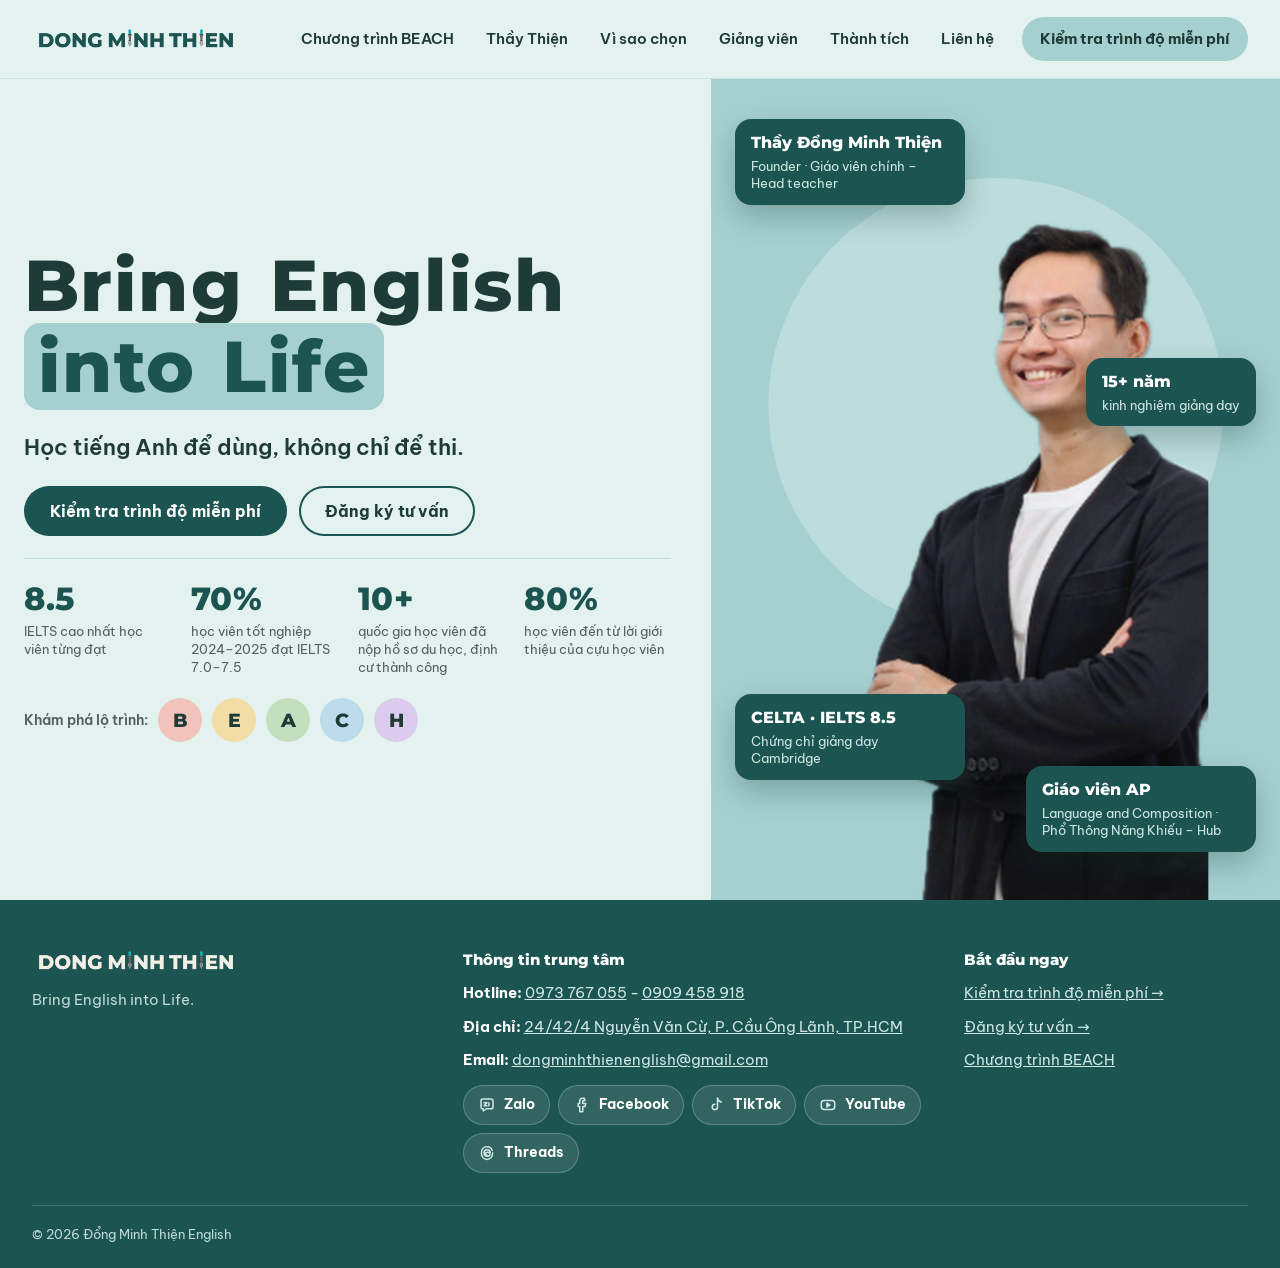
==== index.html @ 9bae7d64 "Thành tích & Vì sao chọn: 2 màu BEACH (hồng số liệu, tím nội dung) Co-Authored-By: Claude Opus 5.5 <" ====
<!doctype html>
<html lang="vi">
<head>
<meta charset="utf-8">
<meta name="viewport" content="width=device-width, initial-scale=1">
<title>Đổng Minh Thiện English – Chương trình học BEACH</title>
<meta name="description" content="Học tiếng Anh để dùng, không chỉ để thi. Học cùng thầy Đổng Minh Thiện (CELTA, IELTS 8.5) với lộ trình cá nhân hóa.">
<meta property="og:title" content="Đổng Minh Thiện English – Chương trình học BEACH">
<meta property="og:description" content="Học tiếng Anh để dùng, không chỉ để thi. Học cùng thầy Đổng Minh Thiện (CELTA, IELTS 8.5) với lộ trình cá nhân hóa.">
<meta property="og:image" content="assets/img/thay-thien.png">
<link rel="icon" href="assets/img/favicon.png">
<link rel="stylesheet" href="assets/css/fonts.css?v=202611261212">
<link rel="stylesheet" href="assets/css/style.css?v=202611261212">
</head>
<body>
<div id="site-header"></div>
<main>
<section class="screen">
<div class="hero">
<div class="hero-text">
<h1>Bring English<br><mark>into Life</mark></h1>
<p class="hero-sub">Học tiếng Anh để dùng, không chỉ để thi.</p>
<div class="btn-row"><a class="btn btn-dark" data-form="test" href="test-trinh-do.html">Kiểm tra trình độ miễn phí</a><a class="btn btn-outline" data-form="tuvan" href="tu-van.html">Đăng ký tư vấn</a></div>
<div class="stats" data-stats></div>
<div class="beach-chips">Khám phá lộ trình:
<a class="b-B" href="beach.html#b" aria-label="Chương trình Beginning">B</a><a class="b-E" href="beach.html#e" aria-label="Chương trình Enhancing">E</a><a class="b-A" href="beach.html#a" aria-label="Chương trình Advancing">A</a><a class="b-C" href="beach.html#c" aria-label="Chương trình Challenging">C</a><a class="b-H" href="beach.html#h" aria-label="Chương trình Healing">H</a></div>
</div>
<div class="photo-panel" aria-label="Thầy Đổng Minh Thiện">
<div class="circle" aria-hidden="true"></div>
<img class="person" src="assets/img/thay-thien.png" alt="Thầy Đổng Minh Thiện">
<div class="badge tl"><strong>Thầy Đổng Minh Thiện</strong><span>Founder · Giáo viên chính – Head teacher</span></div>
<div class="badge bl"><strong>CELTA · IELTS 8.5</strong><span>Chứng chỉ giảng dạy Cambridge</span></div>
<div class="badge tr"><strong>15+ năm</strong><span>kinh nghiệm giảng dạy</span></div>
<div class="badge br"><strong>Giáo viên AP</strong><span>Language and Composition · Phổ Thông Năng Khiếu – Hub</span></div>
</div>
</div>
</section>
</main>
<div id="site-footer"></div>
<script src="assets/js/data.js?v=202611261212"></script>
<script src="assets/js/site.js?v=202611261212"></script>
</body>
</html>
---- assets/css/fonts.css ----
/* Phông chữ lưu ngay trong web (Montserrat + Be Vietnam Pro, có đủ bộ tiếng Việt) */
/* montserrat-vietnamese-700-normal */
@font-face {
  font-family: 'Montserrat';
  font-style: normal;
  font-display: swap;
  font-weight: 700;
  src: url(../fonts/montserrat-vietnamese-700-normal.woff2) format('woff2');
  unicode-range: U+0102-0103,U+0110-0111,U+0128-0129,U+0168-0169,U+01A0-01A1,U+01AF-01B0,U+0300-0301,U+0303-0304,U+0308-0309,U+0323,U+0329,U+1EA0-1EF9,U+20AB;
}
/* montserrat-latin-ext-700-normal */
@font-face {
  font-family: 'Montserrat';
  font-style: normal;
  font-display: swap;
  font-weight: 700;
  src: url(../fonts/montserrat-latin-ext-700-normal.woff2) format('woff2');
  unicode-range: U+0100-02BA,U+02BD-02C5,U+02C7-02CC,U+02CE-02D7,U+02DD-02FF,U+0304,U+0308,U+0329,U+1D00-1DBF,U+1E00-1E9F,U+1EF2-1EFF,U+2020,U+20A0-20AB,U+20AD-20C0,U+2113,U+2C60-2C7F,U+A720-A7FF;
}
/* montserrat-latin-700-normal */
@font-face {
  font-family: 'Montserrat';
  font-style: normal;
  font-display: swap;
  font-weight: 700;
  src: url(../fonts/montserrat-latin-700-normal.woff2) format('woff2');
  unicode-range: U+0000-00FF,U+0131,U+0152-0153,U+02BB-02BC,U+02C6,U+02DA,U+02DC,U+0304,U+0308,U+0329,U+2000-206F,U+20AC,U+2122,U+2191,U+2193,U+2212,U+2215,U+FEFF,U+FFFD;
}
/* montserrat-vietnamese-800-normal */
@font-face {
  font-family: 'Montserrat';
  font-style: normal;
  font-display: swap;
  font-weight: 800;
  src: url(../fonts/montserrat-vietnamese-800-normal.woff2) format('woff2');
  unicode-range: U+0102-0103,U+0110-0111,U+0128-0129,U+0168-0169,U+01A0-01A1,U+01AF-01B0,U+0300-0301,U+0303-0304,U+0308-0309,U+0323,U+0329,U+1EA0-1EF9,U+20AB;
}
/* montserrat-latin-ext-800-normal */
@font-face {
  font-family: 'Montserrat';
  font-style: normal;
  font-display: swap;
  font-weight: 800;
  src: url(../fonts/montserrat-latin-ext-800-normal.woff2) format('woff2');
  unicode-range: U+0100-02BA,U+02BD-02C5,U+02C7-02CC,U+02CE-02D7,U+02DD-02FF,U+0304,U+0308,U+0329,U+1D00-1DBF,U+1E00-1E9F,U+1EF2-1EFF,U+2020,U+20A0-20AB,U+20AD-20C0,U+2113,U+2C60-2C7F,U+A720-A7FF;
}
/* montserrat-latin-800-normal */
@font-face {
  font-family: 'Montserrat';
  font-style: normal;
  font-display: swap;
  font-weight: 800;
  src: url(../fonts/montserrat-latin-800-normal.woff2) format('woff2');
  unicode-range: U+0000-00FF,U+0131,U+0152-0153,U+02BB-02BC,U+02C6,U+02DA,U+02DC,U+0304,U+0308,U+0329,U+2000-206F,U+20AC,U+2122,U+2191,U+2193,U+2212,U+2215,U+FEFF,U+FFFD;
}
/* montserrat-vietnamese-900-normal */
@font-face {
  font-family: 'Montserrat';
  font-style: normal;
  font-display: swap;
  font-weight: 900;
  src: url(../fonts/montserrat-vietnamese-900-normal.woff2) format('woff2');
  unicode-range: U+0102-0103,U+0110-0111,U+0128-0129,U+0168-0169,U+01A0-01A1,U+01AF-01B0,U+0300-0301,U+0303-0304,U+0308-0309,U+0323,U+0329,U+1EA0-1EF9,U+20AB;
}
/* montserrat-latin-ext-900-normal */
@font-face {
  font-family: 'Montserrat';
  font-style: normal;
  font-display: swap;
  font-weight: 900;
  src: url(../fonts/montserrat-latin-ext-900-normal.woff2) format('woff2');
  unicode-range: U+0100-02BA,U+02BD-02C5,U+02C7-02CC,U+02CE-02D7,U+02DD-02FF,U+0304,U+0308,U+0329,U+1D00-1DBF,U+1E00-1E9F,U+1EF2-1EFF,U+2020,U+20A0-20AB,U+20AD-20C0,U+2113,U+2C60-2C7F,U+A720-A7FF;
}
/* montserrat-latin-900-normal */
@font-face {
  font-family: 'Montserrat';
  font-style: normal;
  font-display: swap;
  font-weight: 900;
  src: url(../fonts/montserrat-latin-900-normal.woff2) format('woff2');
  unicode-range: U+0000-00FF,U+0131,U+0152-0153,U+02BB-02BC,U+02C6,U+02DA,U+02DC,U+0304,U+0308,U+0329,U+2000-206F,U+20AC,U+2122,U+2191,U+2193,U+2212,U+2215,U+FEFF,U+FFFD;
}
/* be-vietnam-pro-vietnamese-400-normal */
@font-face {
  font-family: 'Be Vietnam Pro';
  font-style: normal;
  font-display: swap;
  font-weight: 400;
  src: url(../fonts/be-vietnam-pro-vietnamese-400-normal.woff2) format('woff2');
  unicode-range: U+0102-0103,U+0110-0111,U+0128-0129,U+0168-0169,U+01A0-01A1,U+01AF-01B0,U+0300-0301,U+0303-0304,U+0308-0309,U+0323,U+0329,U+1EA0-1EF9,U+20AB;
}
/* be-vietnam-pro-latin-ext-400-normal */
@font-face {
  font-family: 'Be Vietnam Pro';
  font-style: normal;
  font-display: swap;
  font-weight: 400;
  src: url(../fonts/be-vietnam-pro-latin-ext-400-normal.woff2) format('woff2');
  unicode-range: U+0100-02BA,U+02BD-02C5,U+02C7-02CC,U+02CE-02D7,U+02DD-02FF,U+0304,U+0308,U+0329,U+1D00-1DBF,U+1E00-1E9F,U+1EF2-1EFF,U+2020,U+20A0-20AB,U+20AD-20C0,U+2113,U+2C60-2C7F,U+A720-A7FF;
}
/* be-vietnam-pro-latin-400-normal */
@font-face {
  font-family: 'Be Vietnam Pro';
  font-style: normal;
  font-display: swap;
  font-weight: 400;
  src: url(../fonts/be-vietnam-pro-latin-400-normal.woff2) format('woff2');
  unicode-range: U+0000-00FF,U+0131,U+0152-0153,U+02BB-02BC,U+02C6,U+02DA,U+02DC,U+0304,U+0308,U+0329,U+2000-206F,U+20AC,U+2122,U+2191,U+2193,U+2212,U+2215,U+FEFF,U+FFFD;
}
/* be-vietnam-pro-vietnamese-500-normal */
@font-face {
  font-family: 'Be Vietnam Pro';
  font-style: normal;
  font-display: swap;
  font-weight: 500;
  src: url(../fonts/be-vietnam-pro-vietnamese-500-normal.woff2) format('woff2');
  unicode-range: U+0102-0103,U+0110-0111,U+0128-0129,U+0168-0169,U+01A0-01A1,U+01AF-01B0,U+0300-0301,U+0303-0304,U+0308-0309,U+0323,U+0329,U+1EA0-1EF9,U+20AB;
}
/* be-vietnam-pro-latin-ext-500-normal */
@font-face {
  font-family: 'Be Vietnam Pro';
  font-style: normal;
  font-display: swap;
  font-weight: 500;
  src: url(../fonts/be-vietnam-pro-latin-ext-500-normal.woff2) format('woff2');
  unicode-range: U+0100-02BA,U+02BD-02C5,U+02C7-02CC,U+02CE-02D7,U+02DD-02FF,U+0304,U+0308,U+0329,U+1D00-1DBF,U+1E00-1E9F,U+1EF2-1EFF,U+2020,U+20A0-20AB,U+20AD-20C0,U+2113,U+2C60-2C7F,U+A720-A7FF;
}
/* be-vietnam-pro-latin-500-normal */
@font-face {
  font-family: 'Be Vietnam Pro';
  font-style: normal;
  font-display: swap;
  font-weight: 500;
  src: url(../fonts/be-vietnam-pro-latin-500-normal.woff2) format('woff2');
  unicode-range: U+0000-00FF,U+0131,U+0152-0153,U+02BB-02BC,U+02C6,U+02DA,U+02DC,U+0304,U+0308,U+0329,U+2000-206F,U+20AC,U+2122,U+2191,U+2193,U+2212,U+2215,U+FEFF,U+FFFD;
}
/* be-vietnam-pro-vietnamese-600-normal */
@font-face {
  font-family: 'Be Vietnam Pro';
  font-style: normal;
  font-display: swap;
  font-weight: 600;
  src: url(../fonts/be-vietnam-pro-vietnamese-600-normal.woff2) format('woff2');
  unicode-range: U+0102-0103,U+0110-0111,U+0128-0129,U+0168-0169,U+01A0-01A1,U+01AF-01B0,U+0300-0301,U+0303-0304,U+0308-0309,U+0323,U+0329,U+1EA0-1EF9,U+20AB;
}
/* be-vietnam-pro-latin-ext-600-normal */
@font-face {
  font-family: 'Be Vietnam Pro';
  font-style: normal;
  font-display: swap;
  font-weight: 600;
  src: url(../fonts/be-vietnam-pro-latin-ext-600-normal.woff2) format('woff2');
  unicode-range: U+0100-02BA,U+02BD-02C5,U+02C7-02CC,U+02CE-02D7,U+02DD-02FF,U+0304,U+0308,U+0329,U+1D00-1DBF,U+1E00-1E9F,U+1EF2-1EFF,U+2020,U+20A0-20AB,U+20AD-20C0,U+2113,U+2C60-2C7F,U+A720-A7FF;
}
/* be-vietnam-pro-latin-600-normal */
@font-face {
  font-family: 'Be Vietnam Pro';
  font-style: normal;
  font-display: swap;
  font-weight: 600;
  src: url(../fonts/be-vietnam-pro-latin-600-normal.woff2) format('woff2');
  unicode-range: U+0000-00FF,U+0131,U+0152-0153,U+02BB-02BC,U+02C6,U+02DA,U+02DC,U+0304,U+0308,U+0329,U+2000-206F,U+20AC,U+2122,U+2191,U+2193,U+2212,U+2215,U+FEFF,U+FFFD;
}
/* be-vietnam-pro-vietnamese-700-normal */
@font-face {
  font-family: 'Be Vietnam Pro';
  font-style: normal;
  font-display: swap;
  font-weight: 700;
  src: url(../fonts/be-vietnam-pro-vietnamese-700-normal.woff2) format('woff2');
  unicode-range: U+0102-0103,U+0110-0111,U+0128-0129,U+0168-0169,U+01A0-01A1,U+01AF-01B0,U+0300-0301,U+0303-0304,U+0308-0309,U+0323,U+0329,U+1EA0-1EF9,U+20AB;
}
/* be-vietnam-pro-latin-ext-700-normal */
@font-face {
  font-family: 'Be Vietnam Pro';
  font-style: normal;
  font-display: swap;
  font-weight: 700;
  src: url(../fonts/be-vietnam-pro-latin-ext-700-normal.woff2) format('woff2');
  unicode-range: U+0100-02BA,U+02BD-02C5,U+02C7-02CC,U+02CE-02D7,U+02DD-02FF,U+0304,U+0308,U+0329,U+1D00-1DBF,U+1E00-1E9F,U+1EF2-1EFF,U+2020,U+20A0-20AB,U+20AD-20C0,U+2113,U+2C60-2C7F,U+A720-A7FF;
}
/* be-vietnam-pro-latin-700-normal */
@font-face {
  font-family: 'Be Vietnam Pro';
  font-style: normal;
  font-display: swap;
  font-weight: 700;
  src: url(../fonts/be-vietnam-pro-latin-700-normal.woff2) format('woff2');
  unicode-range: U+0000-00FF,U+0131,U+0152-0153,U+02BB-02BC,U+02C6,U+02DA,U+02DC,U+0304,U+0308,U+0329,U+2000-206F,U+20AC,U+2122,U+2191,U+2193,U+2212,U+2215,U+FEFF,U+FFFD;
}
---- assets/css/style.css ----
:root {
  --dark: #1B5450;
  --dark-2: #0F3633;
  --mint: #A6D0CF;
  --mint-2: #BCDDDC;
  --light: #E6F2F1;
  --bg: #E3F1EF;
  --bg-2: #D3E9E6;
  --ink: #1F4542;
  --card: #CBE5E2;
  --card-2: #B8DBD7;
  --muted: #3D5856;
  --line: #A9CFCB;
  --ok: #1E7A4F;
  --no: #B4442F;
  --b: #BFE3E1; --e: #9AD0CD; --a: #6FB5B2; --c: #2F7D79; --h: #1B5450;
  --radius: 24px;
  --head: 'Montserrat', system-ui, sans-serif;
  --body: 'Be Vietnam Pro', system-ui, sans-serif;
}
* { box-sizing: border-box; }
html { scroll-behavior: smooth; }
body { margin: 0; font-family: var(--body); color: var(--ink); background: var(--bg); line-height: 1.55; -webkit-font-smoothing: antialiased; }
img { max-width: 100%; display: block; }
a { color: var(--dark); }
a:hover { color: var(--dark-2); }
h1, h2, h3 { font-family: var(--head); line-height: 1.25; margin: 0; text-wrap: balance; letter-spacing: .01em; }
p { margin: 0; text-wrap: pretty; }
.container { width: min(1440px, 100% - 64px); margin-inline: auto; }
.muted { color: var(--muted); }
.ink { color: var(--ink); }
.eyebrow { font-size: 14px; font-weight: 700; letter-spacing: 2px; text-transform: uppercase; color: var(--dark); margin: 0 0 10px; }
.page-title { font-weight: 800; font-size: clamp(30px, 3.6vw, 44px); letter-spacing: .02em; word-spacing: .06em; line-height: 1.22; }
.ico { width: 22px; height: 22px; flex: 0 0 22px; fill: none; stroke: var(--dark); stroke-width: 2.6; stroke-linecap: round; stroke-linejoin: round; }
:focus-visible { outline: 3px solid var(--dark); outline-offset: 3px; }

/* Buttons */
.btn { display: inline-flex; align-items: center; justify-content: center; min-height: 50px; padding: 0 26px; border-radius: 999px; font-weight: 700; font-size: 16px; text-decoration: none; white-space: nowrap; transition: transform .15s, background .15s; }
.btn:hover { transform: translateY(-2px); }
.btn-dark { background: var(--dark); color: #fff; }
.btn-dark:hover { background: var(--dark-2); color: #fff; }
.btn-outline { background: var(--card); color: var(--ink); box-shadow: inset 0 0 0 2px var(--dark); }
.btn-mint { background: var(--mint); color: var(--ink); }
.btn-row { display: flex; flex-wrap: wrap; gap: 12px; }

/* Header */
.site-header { position: sticky; top: 0; z-index: 50; background: rgba(227,241,239,.94); backdrop-filter: blur(8px); border-bottom: 1px solid #CDE3E0; }
.header-row { min-height: 78px; display: flex; align-items: center; justify-content: space-between; gap: 20px; }
.brand img { height: 26px; width: auto; }
.main-nav { display: flex; align-items: center; gap: 4px; font-size: 15px; font-weight: 600; }
.main-nav a { color: var(--ink); text-decoration: none; padding: 10px 14px; border-radius: 999px; min-height: 44px; display: inline-flex; align-items: center; }
.main-nav a:hover { background: var(--card); }
.main-nav a.active { background: var(--dark); color: #fff; }
.main-nav .nav-cta { margin-left: 10px; min-height: 44px; padding: 0 18px; font-size: 15px; }
.main-nav .nav-cta:hover { background: var(--mint-2); }
.menu-toggle { display: none; width: 48px; height: 48px; border: 0; border-radius: 12px; background: var(--card); cursor: pointer; }
.menu-toggle svg { width: 24px; height: 24px; margin: auto; fill: none; stroke: var(--ink); stroke-width: 2.4; stroke-linecap: round; }

/* Page section that fills the screen on desktop */
.screen { min-height: calc(100vh - 79px); display: flex; }
.section { padding: 56px 0 64px; }
.bg-light { background: var(--bg); }
.section-head { display: flex; flex-wrap: wrap; align-items: flex-end; justify-content: space-between; gap: 20px; margin-bottom: 28px; }

/* Hero */
.hero { display: grid; grid-template-columns: minmax(0, 1.25fr) minmax(0, 1fr); width: 100%; }
.hero-text { padding: 56px 40px 48px max(24px, calc((100vw - 1440px) / 2)); display: flex; flex-direction: column; justify-content: center; gap: 22px; }
.pill { align-self: flex-start; background: var(--card); color: var(--dark); border-radius: 999px; padding: 8px 16px; font-size: 14px; font-weight: 700; }
.hero h1 { font-weight: 800; font-size: clamp(42px, 5.6vw, 72px); line-height: 1.14; letter-spacing: .02em; word-spacing: .06em; }
.hero h1 mark { background: var(--mint); color: var(--dark); border-radius: 16px; padding: 0 14px; }
.hero-sub { font-size: clamp(18px, 1.8vw, 22px); font-weight: 600; }
.hero-lead { font-size: 17px; color: var(--muted); max-width: 580px; }
.stats { display: grid; grid-template-columns: repeat(4, minmax(0, 1fr)); gap: 20px; padding-top: 22px; border-top: 1px solid #C3DEDA; }
.stat { display: flex; flex-direction: column; gap: 4px; }
.stat-value { font-family: var(--head); font-weight: 800; font-size: 32px; color: var(--dark); letter-spacing: .02em; line-height: 1.15; }
.stat-label { font-size: 13px; color: var(--muted); line-height: 1.4; }
.beach-chips { display: flex; flex-wrap: wrap; align-items: center; gap: 10px; font-size: 14px; font-weight: 600; color: var(--muted); }
.beach-chips a { width: 44px; height: 44px; border-radius: 50%; display: flex; align-items: center; justify-content: center; font-family: var(--head); font-weight: 800; font-size: 19px; text-decoration: none; color: var(--ink); }

.photo-panel { position: relative; background: var(--mint); overflow: hidden; min-height: 560px; }
.photo-panel .circle { position: absolute; left: 50%; top: 12%; width: min(460px, 80%); aspect-ratio: 1; transform: translateX(-50%); border-radius: 50%; background: var(--mint-2); }
.photo-panel .person { position: absolute; left: 50%; bottom: 0; transform: translateX(-46%); height: 88%; width: auto; max-width: none; }
.badge { position: absolute; background: var(--card); border-radius: 16px; padding: 12px 16px; box-shadow: 0 12px 28px rgba(27,84,80,.18); display: flex; flex-direction: column; gap: 2px; max-width: 230px; }
.badge strong { font-family: var(--head); font-weight: 800; font-size: 16px; }
.badge span { font-size: 13px; color: var(--muted); line-height: 1.35; }
.badge.tl { left: 24px; top: 40px; } .badge.bl { left: 24px; bottom: 120px; }
.badge.tr { right: 24px; top: 34%; } .badge.br { right: 24px; bottom: 48px; }
.tag-dark { position: absolute; left: 28px; top: 32px; background: var(--dark); color: #fff; border-radius: 999px; padding: 10px 18px; font-family: var(--head); font-weight: 800; font-size: 15px; letter-spacing: 1px; }

/* BEACH colors */
.b-B .letter, .letter.b-B, .beach-chips .b-B { background: var(--b); color: var(--ink); }
.b-E .letter, .letter.b-E, .beach-chips .b-E { background: var(--e); color: var(--ink); }
.b-A .letter, .letter.b-A, .beach-chips .b-A { background: var(--a); color: var(--ink); }
.b-C .letter, .letter.b-C, .beach-chips .b-C { background: var(--c); color: #fff; }
.b-H .letter, .letter.b-H, .beach-chips .b-H { background: var(--h); color: #fff; }

/* BEACH page */
.beach-app { display: grid; grid-template-columns: 420px minmax(0, 1fr); gap: 24px; align-items: start; }
.beach-tabs { display: flex; flex-direction: column; gap: 10px; }
.beach-tab { display: flex; align-items: center; gap: 16px; width: 100%; min-height: 92px; padding: 14px 20px 14px 14px; border: 0; border-radius: 999px; background: var(--card); cursor: pointer; font-family: inherit; text-align: left; transition: background .15s, transform .15s; }
.beach-tab:hover { transform: translateX(4px); }
.beach-tab[aria-selected="true"] { background: var(--dark); transform: translateX(8px); box-shadow: 0 10px 24px rgba(27,84,80,.25); }
.beach-tab[aria-selected="true"] .tab-name { color: #fff; }
.beach-tab[aria-selected="true"] .tab-desc { color: #D5ECEA; }
.letter { width: 56px; height: 56px; flex: 0 0 56px; border-radius: 50%; border: 4px solid #fff; display: flex; align-items: center; justify-content: center; font-family: var(--head); font-weight: 900; font-size: 26px; }
.letter.big { width: 76px; height: 76px; flex-basis: 76px; font-size: 38px; border: 0; }
.tab-text { display: flex; flex-direction: column; gap: 3px; }
.tab-name { font-family: var(--head); font-weight: 800; font-size: 19px; letter-spacing: .5px; color: var(--ink); }
.tab-desc { font-size: 13.5px; line-height: 1.35; color: var(--muted); }
.beach-panel { background: var(--card); border-radius: 28px; padding: 32px 36px; display: flex; flex-direction: column; gap: 18px; box-shadow: 0 14px 36px rgba(27,84,80,.10); }
.panel-head { display: flex; align-items: center; gap: 18px; }
.panel-head h2 { font-weight: 800; font-size: 30px; letter-spacing: .03em; line-height: 1.2; }
.panel-desc { font-size: 18px; font-weight: 600; color: var(--dark); margin-top: 4px; }
.panel-cols { display: grid; grid-template-columns: repeat(2, minmax(0, 1fr)); gap: 18px; }
.panel-box { background: var(--light); border-radius: 20px; padding: 22px 24px; }
.panel-box h3 { font-weight: 800; font-size: 17px; margin-bottom: 14px; }
.checks { margin: 0; padding: 0; list-style: none; display: flex; flex-direction: column; gap: 12px; }
.checks li { display: flex; gap: 10px; font-size: 15px; line-height: 1.45; }
.panel-foot { display: flex; flex-wrap: wrap; align-items: center; justify-content: space-between; gap: 14px; }
.chips { display: flex; flex-wrap: wrap; gap: 8px; font-size: 13px; font-weight: 600; }
.chips span { background: var(--light); border-radius: 999px; padding: 8px 12px; }

/* Teacher page */
.split { display: grid; grid-template-columns: minmax(0, 0.9fr) minmax(0, 1.3fr); width: 100%; }
.split-text { padding: 48px max(24px, calc((100vw - 1440px) / 2)) 48px 56px; display: flex; flex-direction: column; justify-content: center; gap: 20px; }
.split-text h1 { font-weight: 800; font-size: clamp(38px, 4.2vw, 54px); letter-spacing: .02em; word-spacing: .06em; line-height: 1.18; }
.tiles { display: grid; grid-template-columns: repeat(3, minmax(0, 1fr)); gap: 14px; }
.tile { background: var(--card); border-radius: 18px; padding: 18px 20px; }
.tile b { display: block; font-family: var(--head); font-weight: 800; font-size: 30px; color: var(--dark); letter-spacing: .02em; line-height: 1.15; }
.tile span { font-size: 13px; color: var(--muted); }
.checks.two { display: grid; grid-template-columns: repeat(2, minmax(0, 1fr)); gap: 12px 28px; }

/* Why page */
.why-grid { display: grid; grid-template-columns: 360px minmax(0, 1fr) 400px; gap: 24px; align-items: start; }
.stat-cards { display: grid; grid-template-columns: repeat(2, minmax(0, 1fr)); gap: 14px; }
.stat-cards .stat { background: var(--card); border-radius: 20px; padding: 20px; gap: 8px; }
.stat-cards .stat-value { align-self: flex-start; background: var(--mint); border-radius: 12px; padding: 2px 14px; font-size: 28px; }
.stat-cards .stat-label { font-size: 13.5px; }
.card { background: var(--card); border-radius: var(--radius); padding: 28px 30px; }
.card-title { font-family: var(--head); font-weight: 900; font-size: 20px; }
.scl { margin: 18px 0 0; padding: 0; list-style: none; display: flex; flex-direction: column; gap: 18px; }
.scl li { display: flex; gap: 14px; }
.num { flex: 0 0 36px; height: 36px; border-radius: 50%; background: var(--mint); color: var(--dark); display: flex; align-items: center; justify-content: center; font-family: var(--head); font-weight: 900; }
.scl h3 { font-weight: 800; font-size: 17px; margin-bottom: 4px; }
.scl p { font-size: 14.5px; color: var(--muted); }
.compare { width: 100%; border-collapse: collapse; }
.compare caption { text-align: left; font-family: var(--head); font-weight: 900; font-size: 20px; padding-bottom: 6px; }
.compare th, .compare td { padding: 13px 0; border-bottom: 1px solid var(--line); }
.compare th { text-align: left; font-weight: 500; font-size: 15px; }
.compare td { text-align: right; }
.compare td svg { width: 24px; height: 24px; display: inline-block; vertical-align: middle; fill: none; stroke-width: 2.6; stroke-linecap: round; stroke-linejoin: round; }
.compare .yes svg { stroke: var(--ok); } .compare .no svg { stroke: var(--no); }
.compare .val { font-family: var(--head); font-weight: 900; font-size: 18px; color: var(--dark); }
.sr { position: absolute; width: 1px; height: 1px; overflow: hidden; clip: rect(0 0 0 0); white-space: nowrap; }

/* Teachers page */
.teachers { display: grid; grid-template-columns: minmax(0, 1.45fr) minmax(0, 1fr); gap: 24px; }
.teacher { background: var(--card); border-radius: 28px; overflow: hidden; display: flex; }
.teacher-photo { flex: 0 0 280px; position: relative; background: var(--mint); min-height: 460px; overflow: hidden; }
.teacher-photo img { position: absolute; left: 50%; bottom: 0; transform: translateX(-46%); height: 95%; width: auto; max-width: none; }
.teacher-body { padding: 30px 32px; display: flex; flex-direction: column; gap: 14px; }
.teacher-body h2 { font-weight: 800; font-size: 28px; letter-spacing: .02em; line-height: 1.2; }
.role { align-self: flex-start; border-radius: 999px; padding: 6px 14px; font-size: 13px; font-weight: 700; }
.role.main { background: var(--dark); color: #fff; } .role.sub { background: var(--light); color: var(--dark); }
.teacher.simple { flex-direction: column; padding: 30px 32px; gap: 14px; }
.avatar-lg { width: 132px; height: 132px; border-radius: 50%; background: var(--mint); display: flex; align-items: center; justify-content: center; font-family: var(--head); font-weight: 900; font-size: 40px; color: var(--dark); }

/* Students */
.highlights { display: flex; flex-wrap: wrap; gap: 12px; }
.highlight { display: flex; align-items: center; gap: 12px; background: var(--card); border-radius: 18px; padding: 12px 18px; }
.highlight b { font-family: var(--head); font-weight: 900; font-size: 30px; color: var(--dark); }
.highlight span { font-size: 13.5px; color: var(--muted); max-width: 190px; line-height: 1.35; }
.students { margin: 0; padding: 0; list-style: none; display: grid; grid-template-columns: repeat(5, minmax(0, 1fr)); gap: 18px; }
.student { background: var(--card); border-radius: 22px; padding: 20px; display: flex; flex-direction: column; gap: 8px; box-shadow: 0 8px 22px rgba(27,84,80,.08); }
.student-top { display: flex; align-items: center; justify-content: space-between; margin-bottom: 6px; }
.avatar { width: 46px; height: 46px; border-radius: 50%; background: var(--light); color: var(--dark); display: flex; align-items: center; justify-content: center; font-family: var(--head); font-weight: 800; font-size: 15px; }
.score { background: var(--dark); color: #fff; border-radius: 12px; padding: 4px 12px; font-family: var(--head); font-weight: 900; font-size: 24px; display: flex; align-items: baseline; gap: 6px; }
.score small { font-size: 11px; letter-spacing: 1px; font-weight: 700; opacity: .8; }
.student h3 { font-weight: 800; font-size: 16.5px; line-height: 1.25; }
.student p { font-size: 13.5px; color: var(--muted); line-height: 1.4; }

/* Contact */
.contact { display: grid; grid-template-columns: minmax(0, 1fr) minmax(0, 0.9fr); width: 100%; }
.contact-info { padding: 48px 56px 48px max(24px, calc((100vw - 1440px) / 2)); display: flex; flex-direction: column; justify-content: center; gap: 26px; }
.contact-list { margin: 0; padding: 0; list-style: none; display: flex; flex-direction: column; gap: 20px; font-style: normal; }
.contact-list li { display: flex; align-items: center; gap: 16px; }
.contact-ico { flex: 0 0 48px; height: 48px; border-radius: 14px; background: var(--card); box-shadow: 0 6px 16px rgba(27,84,80,.10); display: flex; align-items: center; justify-content: center; }
.contact-ico svg { width: 24px; height: 24px; fill: none; stroke: var(--dark); stroke-width: 2; stroke-linecap: round; stroke-linejoin: round; }
.contact-label { font-size: 13px; font-weight: 700; letter-spacing: 1px; text-transform: uppercase; color: var(--muted); }
.contact-value { font-size: 17px; font-weight: 600; }
.contact-value a { color: var(--ink); }
.contact-cta { background: var(--dark); color: #fff; padding: 48px max(24px, calc((100vw - 1440px) / 2)) 48px 56px; display: flex; flex-direction: column; justify-content: center; gap: 18px; }
.slogan { font-family: var(--head); font-weight: 800; font-size: 38px; line-height: 1.18; letter-spacing: .02em; }
.skills { display: flex; flex-wrap: wrap; gap: 8px; }
.skills span { background: rgba(255,255,255,.14); border-radius: 999px; padding: 7px 14px; font-size: 13.5px; font-weight: 600; }
.cta-card { border-radius: 22px; padding: 22px 24px; display: flex; flex-wrap: wrap; align-items: center; justify-content: space-between; gap: 16px; color: var(--ink); }
.cta-card.white { background: var(--card); } .cta-card.mint { background: var(--mint); }
.cta-card strong { font-family: var(--head); font-weight: 800; font-size: 19px; display: block; }
.cta-card span { font-size: 14px; color: var(--muted); }

/* Footer */
.site-footer { background: var(--bg-2); border-top: 1px solid #C3DEDA; padding: 48px 0 24px; font-size: 15px; }
.footer-grid { display: grid; grid-template-columns: 1.1fr 1.3fr 0.8fr; gap: 40px; }
.footer-logo { height: 26px; width: auto; margin-bottom: 14px; }
.site-footer address, .footer-links { font-style: normal; display: flex; flex-direction: column; gap: 10px; }
.site-footer strong { font-family: var(--head); font-weight: 800; }
.copyright { margin-top: 32px; padding-top: 18px; border-top: 1px solid #C3DEDA; font-size: 13px; color: var(--muted); }

/* ---------- Responsive ---------- */
@media (max-width: 1180px) {
  .main-nav { display: none; position: absolute; left: 0; right: 0; top: 100%; background: var(--bg); flex-direction: column; align-items: stretch; padding: 12px 24px 20px; border-bottom: 1px solid var(--line); box-shadow: 0 12px 24px rgba(0,0,0,.06); }
  .main-nav.open { display: flex; }
  .main-nav .nav-cta { margin: 8px 0 0; }
  .menu-toggle { display: flex; }
  .why-grid { grid-template-columns: 1fr 1fr; }
  .why-grid .stat-cards { grid-column: 1 / -1; grid-template-columns: repeat(4, minmax(0, 1fr)); }
  .students { grid-template-columns: repeat(3, minmax(0, 1fr)); }
}
@media (max-width: 900px) {
  .screen { min-height: 0; }
  .hero, .split, .contact { grid-template-columns: 1fr; }
  .hero-text, .split-text, .contact-info, .contact-cta { padding: 40px 24px; }
  .photo-panel { min-height: 480px; }
  .split .photo-panel { order: -1; }
  .stats { grid-template-columns: repeat(2, minmax(0, 1fr)); }
  .beach-app { grid-template-columns: 1fr; }
  .beach-tabs { flex-direction: row; overflow-x: auto; padding-bottom: 6px; }
  .beach-tab { flex: 0 0 auto; width: auto; min-height: 64px; padding: 8px 18px 8px 8px; }
  .beach-tab:hover, .beach-tab[aria-selected="true"] { transform: none; }
  .tab-desc { display: none; }
  .panel-cols, .checks.two, .teachers, .why-grid { grid-template-columns: 1fr; }
  .why-grid .stat-cards { grid-template-columns: repeat(2, minmax(0, 1fr)); }
  .teacher { flex-direction: column; }
  .teacher-photo { flex-basis: auto; min-height: 380px; }
  .footer-grid { grid-template-columns: 1fr; }
  .students { grid-template-columns: repeat(2, minmax(0, 1fr)); }
}
@media (max-width: 520px) {
  .badge { display: none; }
  .badge.tl { display: flex; }
  .tiles { grid-template-columns: 1fr 1fr 1fr; gap: 8px; }
  .tile b { font-size: 24px; }
  .beach-panel { padding: 24px 20px; }
  .students { grid-template-columns: 1fr; }
  .slogan { font-size: 32px; }
}
@media (prefers-reduced-motion: reduce) { * { transition: none !important; scroll-behavior: auto !important; } }
.contact-value, .site-footer address, .site-footer a { overflow-wrap: anywhere; }

/* Nền xanh nhạt có điểm nhấn nhẹ */
.hero-text, .split-text, .contact-info { background: radial-gradient(circle at 15% 20%, rgba(255,255,255,.65), rgba(255,255,255,0) 45%), var(--bg); }
.student, .beach-tab, .card, .highlight, .stat-cards .stat, .teacher { box-shadow: 0 8px 22px rgba(27,84,80,.08); }

/* ---------- BEACH: 5 khối màu ---------- */
:root { --cB: #F2C3BA; --cE: #F3DDA6; --cA: #C3DFBE; --cC: #BCDCEB; --cH: #DBCBEC; }
.b-B .letter, .letter.b-B, .beach-chips .b-B { background: var(--cB); color: var(--ink); }
.b-E .letter, .letter.b-E, .beach-chips .b-E { background: var(--cE); color: var(--ink); }
.b-A .letter, .letter.b-A, .beach-chips .b-A { background: var(--cA); color: var(--ink); }
.b-C .letter, .letter.b-C, .beach-chips .b-C { background: var(--cC); color: var(--ink); }
.b-H .letter, .letter.b-H, .beach-chips .b-H { background: var(--cH); color: var(--ink); }
.beach-app { display: flex; flex-direction: column; gap: 24px; }
.beach-cards { display: grid; grid-template-columns: repeat(5, minmax(0, 1fr)); gap: 16px; }
.beach-card { position: relative; display: flex; flex-direction: column; align-items: flex-start; gap: 6px; min-height: 190px; padding: 20px 20px 18px; border: 3px solid transparent; border-radius: 26px; cursor: pointer; font-family: inherit; text-align: left; color: var(--ink); box-shadow: 0 10px 24px rgba(27,84,80,.12); transition: transform .18s, box-shadow .18s, border-color .18s; }
.beach-card.b-B { background: var(--cB); } .beach-card.b-E { background: var(--cE); } .beach-card.b-A { background: var(--cA); } .beach-card.b-C { background: var(--cC); } .beach-card.b-H { background: var(--cH); }
.beach-card:hover { transform: translateY(-6px); box-shadow: 0 18px 32px rgba(27,84,80,.20); }
.beach-card[aria-selected="true"] { border-color: var(--ink); transform: translateY(-6px); box-shadow: 0 18px 32px rgba(27,84,80,.25); }
.bc-letter { font-family: var(--head); font-weight: 800; font-size: 64px; line-height: 1; }
.bc-name { font-family: var(--head); font-weight: 800; font-size: 18px; letter-spacing: .06em; margin-top: 4px; }
.bc-short { font-size: 14px; font-weight: 600; opacity: .85; }
.bc-more { margin-top: auto; display: inline-flex; align-items: center; gap: 6px; background: rgba(255,255,255,.75); border-radius: 999px; padding: 6px 12px; font-size: 13px; font-weight: 700; }
.bc-more svg { width: 16px; height: 16px; fill: none; stroke: currentColor; stroke-width: 2.4; stroke-linecap: round; stroke-linejoin: round; }
.beach-card[aria-selected="true"] .bc-more { background: var(--ink); color: #fff; }
.beach-panel { border-top: 8px solid var(--mint); }
.beach-panel.p-B { border-top-color: var(--cB); } .beach-panel.p-E { border-top-color: var(--cE); } .beach-panel.p-A { border-top-color: var(--cA); } .beach-panel.p-C { border-top-color: var(--cC); } .beach-panel.p-H { border-top-color: var(--cH); }

/* ---------- Thầy Thiện: các ô thông tin đều nhau ---------- */
.cred-grid { margin: 0; padding: 0; list-style: none; display: grid; grid-template-columns: repeat(2, minmax(0, 1fr)); grid-auto-rows: 1fr; gap: 12px; }
.cred-grid li { display: flex; align-items: center; gap: 14px; background: var(--card); border-radius: 16px; padding: 16px 20px; font-size: 17.5px; font-weight: 500; line-height: 1.45; box-shadow: 0 6px 16px rgba(27,84,80,.07); }

/* ---------- Thành tích: 4 con số ---------- */
.highlights[data-stats] { display: grid; grid-template-columns: repeat(4, minmax(0, 1fr)); gap: 14px; margin: -8px 0 26px; }
.highlights .stat { flex-direction: row; align-items: center; gap: 14px; background: var(--card); border-radius: 18px; padding: 14px 18px; box-shadow: 0 8px 22px rgba(27,84,80,.08); }
.highlights .stat-value { font-size: 28px; flex: 0 0 auto; }
.highlights .stat-label { font-size: 13.5px; }

/* ---------- Mạng xã hội ---------- */
.socials { display: flex; flex-wrap: wrap; gap: 8px; margin-top: 4px; }
.socials a { display: inline-flex; align-items: center; gap: 8px; min-height: 40px; padding: 0 14px; border-radius: 999px; background: var(--card); color: var(--ink); text-decoration: none; font-weight: 600; font-size: 14px; }
.socials a:hover { background: var(--mint); }
.socials svg { width: 18px; height: 18px; fill: none; stroke: var(--dark); stroke-width: 2; stroke-linecap: round; stroke-linejoin: round; }
.socials.big a { background: var(--light); min-height: 44px; font-size: 15px; }

/* ---------- Trang đăng ký (form nhúng) ---------- */
.form-page { display: grid; grid-template-columns: minmax(0, .8fr) minmax(0, 1.2fr); gap: 40px; align-items: start; }
.form-intro { display: flex; flex-direction: column; gap: 18px; position: sticky; top: 110px; }
.form-intro .btn { align-self: flex-start; }
.contact-mini { margin: 0; padding: 0; list-style: none; display: flex; flex-direction: column; gap: 8px; font-size: 15px; }
.contact-mini a { color: var(--ink); }
.form-card { background: var(--card); border-radius: 28px; padding: 28px 30px; box-shadow: 0 14px 36px rgba(27,84,80,.10); min-height: 420px; }
.form-card iframe { display: block; border: 0; }

@media (max-width: 1180px) {
  .beach-cards { grid-template-columns: repeat(3, minmax(0, 1fr)); }
  .highlights[data-stats] { grid-template-columns: repeat(2, minmax(0, 1fr)); }
}
@media (max-width: 900px) {
  .form-page { grid-template-columns: 1fr; }
  .form-intro { position: static; }
  .cred-grid { grid-template-columns: 1fr; grid-auto-rows: auto; }
}
@media (max-width: 520px) {
  .beach-cards { grid-template-columns: repeat(2, minmax(0, 1fr)); }
  .beach-card { min-height: 160px; padding: 16px; }
  .bc-letter { font-size: 48px; }
  .highlights[data-stats] { grid-template-columns: 1fr; }
  .form-card { padding: 18px 14px; }
}

/* ---------- Trang form toàn màn hình (mở ở tab mới) ---------- */
.form-full { margin: 0; height: 100vh; overflow: hidden; background: var(--bg); }
.form-bar { position: fixed; top: 0; left: 0; right: 0; height: 64px; display: flex; align-items: center; justify-content: space-between; gap: 16px; padding: 0 24px; background: rgba(227,241,239,.96); border-bottom: 1px solid #CDE3E0; z-index: 2; }
.form-bar img { height: 24px; width: auto; }
.form-bar-title { font-family: var(--head); font-weight: 800; font-size: 16px; letter-spacing: .02em; }
.form-bar a.back { font-weight: 600; font-size: 15px; color: var(--ink); text-decoration: none; padding: 10px 14px; border-radius: 999px; background: var(--card); }
.form-frame { position: fixed; top: 64px; left: 0; right: 0; bottom: 0; }
.form-frame iframe { width: 100%; height: 100%; border: 0; display: block; }
@media (max-width: 640px) { .form-bar-title { display: none; } }

/* ---------- Vì sao chọn: phóng to ---------- */
.container.wide { width: min(1440px, 100% - 64px); }
.why-grid { grid-template-columns: 440px minmax(0, 1fr) 430px; gap: 26px; }
.why-grid .stat-cards { gap: 18px; }
.why-grid .stat-cards .stat { padding: 24px 22px; gap: 12px; min-height: 190px; }
.why-grid .stat-cards .stat-value { font-size: 38px; padding: 4px 16px; }
.why-grid .stat-cards .stat-label { font-size: 16px; line-height: 1.45; }
.why-grid .card { padding: 34px 36px; }
.why-grid .card-title { font-size: 24px; }
.why-grid .card > .muted { font-size: 16px !important; }
.why-grid .scl { gap: 24px; margin-top: 24px; }
.why-grid .num { flex-basis: 44px; height: 44px; font-size: 18px; }
.why-grid .scl h3 { font-size: 20px; margin-bottom: 6px; }
.why-grid .scl p { font-size: 16.5px; line-height: 1.6; }
.why-grid .compare caption { font-size: 24px; padding-bottom: 10px; }
.why-grid .compare th { font-size: 17.5px; }
.why-grid .compare th, .why-grid .compare td { padding: 17px 0; }
.why-grid .compare td svg { width: 28px; height: 28px; }
.why-grid .compare .val { font-size: 22px; }
@media (max-width: 1180px) { .why-grid { grid-template-columns: 1fr 1fr; } .why-grid .stat-cards .stat { min-height: 0; } }
@media (max-width: 900px) { .why-grid { grid-template-columns: 1fr; } }

/* ---------- Vì sao chọn: các khung lấp đầy màn hình ---------- */
@media (min-width: 1181px) {
  .why-page { display: flex; flex-direction: column; padding-bottom: 48px; }
  .why-page .section-head { margin-bottom: 24px; }
  .why-page .why-grid { flex: 1 1 auto; align-items: stretch; }
  .why-page .stat-cards { grid-template-rows: 1fr 1fr; height: 100%; }
  .why-page .stat-cards .stat { justify-content: center; min-height: 0; }
  .why-page .stat-cards .stat-value { font-size: 44px; }
  .why-page .stat-cards .stat-label { font-size: 17px; }
  .why-page .card { display: flex; flex-direction: column; }
  .why-page .scl { flex: 1 1 auto; justify-content: space-evenly; }
  .why-page .scl h3 { font-size: 21px; }
  .why-page .scl p { font-size: 17.5px; }
  .why-page .compare { height: 100%; }
  .why-page .compare th { font-size: 18.5px; }
}

/* Vì sao chọn: ô số liệu ôm sát nội dung */
@media (min-width: 1181px) {
  .why-page .stat-cards { height: auto; grid-template-rows: none; align-content: start; align-self: start; }
  .why-page .stat-cards .stat { justify-content: flex-start; min-height: 0; padding: 22px 22px 24px; gap: 10px; }
}
.why-grid .stat-cards .stat { min-height: 0; }

/* Nút mạng xã hội nổi rõ trên nền */
.socials a, .socials.big a { background: var(--mint); color: var(--ink); border: 1px solid #8FC2C0; box-shadow: 0 4px 12px rgba(27,84,80,.14); font-weight: 700; transition: background .15s, color .15s, transform .15s; }
.socials a:hover, .socials.big a:hover { background: var(--dark); color: #fff; transform: translateY(-2px); }
.socials a:hover svg { stroke: #fff; }

/* =========================================================
   BỘ MÀU ĐỒNG BỘ (thay khung trắng): mint · mint đậm · xanh đậm
   ========================================================= */
.card, .student, .teacher, .cred-grid li, .tile, .beach-panel, .highlight { background: var(--card); box-shadow: 0 10px 26px rgba(27,84,80,.10); }
.panel-box, .chips span, .avatar, .socials.big a { background: var(--card-2); }
.student .avatar { background: var(--card-2); }

/* Khung nhấn: xanh đậm, chữ sáng */
.stat-cards .stat, .highlights .stat { background: var(--dark); box-shadow: 0 12px 28px rgba(27,84,80,.22); }
.stat-cards .stat .stat-value, .highlights .stat .stat-value { background: var(--mint); color: var(--dark); border-radius: 12px; padding: 2px 14px; align-self: flex-start; }
.stat-cards .stat .stat-label, .highlights .stat .stat-label { color: #D5ECEA; }

/* Thẻ thành tích trên ảnh thầy Thiện */
.badge { background: var(--dark); box-shadow: 0 12px 28px rgba(15,54,51,.28); }
.badge strong { color: #fff; }
.badge span { color: #CFE7E4; }

/* Số thứ tự & bảng so sánh */
.num { background: var(--dark); color: #fff; }
.compare th, .compare td { border-bottom-color: var(--line); }

/* Thẻ giảng viên */
.teacher.simple .avatar-lg { background: var(--mint); }
.role.sub { background: var(--card-2); }

/* Ô liên hệ & trang liên hệ */
.contact-ico { background: var(--card); }
.cta-card.white { background: var(--card); }

/* Nút "Xem chi tiết" trên khối BEACH */
.bc-more { background: rgba(27,84,80,.14); }

/* Viền ô BEACH theo màu khóa */
.beach-panel { border-top-width: 8px; }
@media (min-width: 1181px) { .why-grid { grid-template-columns: minmax(300px, .9fr) minmax(0, 1.3fr) minmax(320px, 1fr); } }

/* =========================================================
   BỘ MÀU "BIỂN & CÁT" – nền cát dịu, khung xanh biển nhạt,
   điểm nhấn xanh đậm thương hiệu. (Ghi đè các phần màu ở trên)
   ========================================================= */
:root {
  --bg: #F3EFE6;          /* nền cát nhạt */
  --bg-2: #EAE3D5;
  --card: #E2ECE9;        /* khung xanh biển nhạt */
  --card-2: #F3EFE6;      /* ô bên trong khung: màu cát */
  --card-line: #CFDDD9;
  --ink: #1F3B38;
  --muted: #52605D;
  --line: #CFDDD9;
  --sea1: #D3E8E5; --sea2: #AED6D2; --sea3: #84BFBA; --sea4: #4C928D; --sea5: #1B5450;
}
body { background: var(--bg); }
.site-header { background: rgba(243,239,230,.95); border-bottom: 1px solid #E2DACA; }
.main-nav a:hover { background: var(--card); }
.menu-toggle { background: var(--card); }
.hero-text, .split-text, .contact-info { background: var(--bg); }

/* Khung nội dung */
.card, .student, .teacher, .cred-grid li, .tile, .beach-panel, .highlight, .teacher.simple {
  background: var(--card); border: 1px solid var(--card-line); box-shadow: 0 6px 20px rgba(31,59,56,.06);
}
.panel-box, .chips span, .avatar, .role.sub { background: var(--card-2); }
.panel-box { border: 1px solid #E4DCCB; }
.compare th, .compare td { border-bottom-color: var(--card-line); }
.btn-outline { background: transparent; }
.btn-outline:hover { background: var(--card); }

/* Khung nhấn xanh đậm */
.stat-cards .stat, .highlights .stat { background: var(--sea5); border: 0; box-shadow: 0 10px 24px rgba(27,84,80,.18); }
.stat-cards .stat .stat-value, .highlights .stat .stat-value { background: var(--sea2); color: var(--sea5); }
.stat-cards .stat .stat-label, .highlights .stat .stat-label { color: #DCEDEA; }
.badge { background: var(--sea5); }

/* BEACH: dải xanh biển nhạt → đậm (như brochure) */
.beach-card.b-B { background: var(--sea1); } .beach-card.b-E { background: var(--sea2); } .beach-card.b-A { background: var(--sea3); }
.beach-card.b-C { background: var(--sea4); color: #fff; } .beach-card.b-H { background: var(--sea5); color: #fff; }
.beach-card { border: 2px solid transparent; box-shadow: 0 8px 22px rgba(31,59,56,.10); }
.beach-card[aria-selected="true"] { border-color: var(--ink); box-shadow: 0 16px 30px rgba(31,59,56,.18); }
.beach-card.b-C[aria-selected="true"], .beach-card.b-H[aria-selected="true"] { border-color: #F3EFE6; }
.beach-card .bc-more { background: rgba(27,84,80,.12); color: var(--ink); }
.beach-card.b-C .bc-more, .beach-card.b-H .bc-more { background: rgba(255,255,255,.18); color: #fff; }
.beach-card[aria-selected="true"] .bc-more { background: var(--ink); color: #fff; }
.beach-card.b-C[aria-selected="true"] .bc-more, .beach-card.b-H[aria-selected="true"] .bc-more { background: #F3EFE6; color: var(--sea5); }
.b-B .letter, .letter.b-B, .beach-chips .b-B { background: var(--sea1); color: var(--ink); }
.b-E .letter, .letter.b-E, .beach-chips .b-E { background: var(--sea2); color: var(--ink); }
.b-A .letter, .letter.b-A, .beach-chips .b-A { background: var(--sea3); color: var(--ink); }
.b-C .letter, .letter.b-C, .beach-chips .b-C { background: var(--sea4); color: #fff; }
.b-H .letter, .letter.b-H, .beach-chips .b-H { background: var(--sea5); color: #fff; }
.beach-panel.p-B { border-top-color: var(--sea1); } .beach-panel.p-E { border-top-color: var(--sea2); } .beach-panel.p-A { border-top-color: var(--sea3); }
.beach-panel.p-C { border-top-color: var(--sea4); } .beach-panel.p-H { border-top-color: var(--sea5); }

/* Chân trang xanh đậm làm điểm neo */
.site-footer { background: var(--sea5); color: #DCEDEA; border-top: 0; }
.site-footer strong, .site-footer b { color: #fff; }
.site-footer a { color: #CFE7E4; }
.site-footer a:hover { color: #fff; }
.site-footer .muted { color: #BFDAD6; }
.copyright { border-top-color: rgba(255,255,255,.15); color: #BFDAD6; }
.site-footer .socials a { background: rgba(255,255,255,.10); border-color: rgba(255,255,255,.22); color: #fff; box-shadow: none; }
.site-footer .socials svg { stroke: #CFE7E4; }
.site-footer .socials a:hover { background: var(--sea2); color: var(--sea5); }
.site-footer .socials a:hover svg { stroke: var(--sea5); }

/* Mạng xã hội trong trang liên hệ */
.socials.big a { background: var(--card); border: 1px solid var(--card-line); box-shadow: 0 4px 12px rgba(31,59,56,.06); }
.contact-ico { background: var(--card); border: 1px solid var(--card-line); }

@media (max-width: 1180px) { .main-nav { background: var(--bg); } }

/* =========================================================
   MÀU PHỐI THÊM cho trang Vì sao chọn & Thành tích
   xanh đậm · đất nung · xanh đại dương · vàng cát
   ========================================================= */
:root {
  --teal: #1B5450;  --teal-soft: #AED6D2;
  --coral: #B4553F; --coral-soft: #F4CFC3; --coral-tint: #F5E3DB;
  --ocean: #2F6E8F; --ocean-soft: #C3DFEE; --ocean-tint: #DDEBF2;
  --gold: #E2B34E;  --gold-soft: #FFF1CC;  --gold-tint: #F7EBCD; --gold-ink: #3D2C08; --gold-dark: #8E6411;
}
/* 4 ô số liệu: mỗi ô một màu (8.5 · 70% · 10+ · 80%) */
.stat-cards .stat:nth-child(1), .highlights .stat:nth-child(1) { background: var(--teal); }
.stat-cards .stat:nth-child(2), .highlights .stat:nth-child(2) { background: var(--coral); }
.stat-cards .stat:nth-child(3), .highlights .stat:nth-child(3) { background: var(--ocean); }
.stat-cards .stat:nth-child(4), .highlights .stat:nth-child(4) { background: var(--gold); }
.stat-cards .stat:nth-child(1) .stat-value, .highlights .stat:nth-child(1) .stat-value { background: var(--teal-soft); color: var(--teal); }
.stat-cards .stat:nth-child(2) .stat-value, .highlights .stat:nth-child(2) .stat-value { background: var(--coral-soft); color: #7A3121; }
.stat-cards .stat:nth-child(3) .stat-value, .highlights .stat:nth-child(3) .stat-value { background: var(--ocean-soft); color: #1C4A62; }
.stat-cards .stat:nth-child(4) .stat-value, .highlights .stat:nth-child(4) .stat-value { background: var(--gold-soft); color: var(--gold-ink); }
.stat-cards .stat:nth-child(1) .stat-label, .highlights .stat:nth-child(1) .stat-label,
.stat-cards .stat:nth-child(2) .stat-label, .highlights .stat:nth-child(2) .stat-label,
.stat-cards .stat:nth-child(3) .stat-label, .highlights .stat:nth-child(3) .stat-label { color: #F6F1E8; }
.stat-cards .stat:nth-child(4) .stat-label, .highlights .stat:nth-child(4) .stat-label { color: var(--gold-ink); }

/* Vì sao chọn: hai khung có màu riêng */
.why-grid .card:nth-of-type(2) { background: var(--coral-tint); border-color: #EBCFC3; }
.why-grid .card:nth-of-type(3) { background: var(--ocean-tint); border-color: #C9DDE8; }
.why-grid .card:nth-of-type(2) .scl li:nth-child(1) .num { background: var(--teal); color: #fff; }
.why-grid .card:nth-of-type(2) .scl li:nth-child(2) .num { background: var(--coral); color: #fff; }
.why-grid .card:nth-of-type(2) .scl li:nth-child(3) .num { background: var(--gold); color: var(--gold-ink); }
.why-grid .card:nth-of-type(3) .compare th, .why-grid .card:nth-of-type(3) .compare td { border-bottom-color: #C2D8E3; }
.why-grid .card:nth-of-type(3) .compare .val { color: var(--ocean); }

/* Thành tích: màu thẻ theo điểm IELTS */
.student.s80 { background: var(--gold-tint); border-color: #EBDAB0; }
.student.s75 { background: var(--coral-tint); border-color: #EBCFC3; }
.student.s70 { background: var(--ocean-tint); border-color: #C9DDE8; }
.student.s80 .score { background: var(--gold-dark); }
.student.s75 .score { background: var(--coral); }
.student.s70 .score { background: var(--ocean); }
.student.s80 .avatar { background: #F0DCA6; color: var(--gold-ink); }
.student.s75 .avatar { background: #EEC6B8; color: #7A3121; }
.student.s70 .avatar { background: #BFD8E6; color: #1C4A62; }

/* BEACH: trở lại bộ màu pastel ban đầu (hồng · vàng · xanh lá · xanh dương · tím) */
.beach-card.b-B { background: var(--cB); } .beach-card.b-E { background: var(--cE); } .beach-card.b-A { background: var(--cA); }
.beach-card.b-C { background: var(--cC); color: var(--ink); } .beach-card.b-H { background: var(--cH); color: var(--ink); }
.beach-card.b-C .bc-more, .beach-card.b-H .bc-more { background: rgba(27,84,80,.12); color: var(--ink); }
.beach-card.b-C[aria-selected="true"], .beach-card.b-H[aria-selected="true"] { border-color: var(--ink); }
.beach-card.b-C[aria-selected="true"] .bc-more, .beach-card.b-H[aria-selected="true"] .bc-more { background: var(--ink); color: #fff; }
.b-B .letter, .letter.b-B, .beach-chips .b-B { background: var(--cB); color: var(--ink); }
.b-E .letter, .letter.b-E, .beach-chips .b-E { background: var(--cE); color: var(--ink); }
.b-A .letter, .letter.b-A, .beach-chips .b-A { background: var(--cA); color: var(--ink); }
.b-C .letter, .letter.b-C, .beach-chips .b-C { background: var(--cC); color: var(--ink); }
.b-H .letter, .letter.b-H, .beach-chips .b-H { background: var(--cH); color: var(--ink); }
.beach-panel.p-B { border-top-color: var(--cB); } .beach-panel.p-E { border-top-color: var(--cE); } .beach-panel.p-A { border-top-color: var(--cA); }
.beach-panel.p-C { border-top-color: var(--cC); } .beach-panel.p-H { border-top-color: var(--cH); }
.beach-panel { border-top-width: 8px; border-top-style: solid; }

/* =========================================================
   Vì sao chọn & Thành tích: dùng bộ pastel BEACH
   ========================================================= */
:root {
  --pk: #F2C3BA; --pk-d: #E7A396; --pk-t: #FAE7E2;   /* hồng  */
  --yl: #F3DDA6; --yl-d: #E9C772; --yl-t: #FAF1DA;   /* vàng  */
  --gr: #C3DFBE; --gr-d: #A3CC9B; --gr-t: #E6F1E3;   /* xanh lá */
  --bl: #BCDCEB; --bl-d: #94C4DC; --bl-t: #E2EFF6;   /* xanh dương */
  --pu: #DBCBEC; --pu-d: #C3AAE0; --pu-t: #EFE7F7;   /* tím */
}
/* 4 ô số liệu */
.stat-cards .stat, .highlights .stat { box-shadow: 0 8px 22px rgba(31,59,56,.08); border: 0; }
.stat-cards .stat:nth-child(1), .highlights .stat:nth-child(1) { background: var(--pk); }
.stat-cards .stat:nth-child(2), .highlights .stat:nth-child(2) { background: var(--yl); }
.stat-cards .stat:nth-child(3), .highlights .stat:nth-child(3) { background: var(--gr); }
.stat-cards .stat:nth-child(4), .highlights .stat:nth-child(4) { background: var(--bl); }
.stat-cards .stat:nth-child(1) .stat-value, .highlights .stat:nth-child(1) .stat-value { background: var(--pk-d); color: var(--ink); }
.stat-cards .stat:nth-child(2) .stat-value, .highlights .stat:nth-child(2) .stat-value { background: var(--yl-d); color: var(--ink); }
.stat-cards .stat:nth-child(3) .stat-value, .highlights .stat:nth-child(3) .stat-value { background: var(--gr-d); color: var(--ink); }
.stat-cards .stat:nth-child(4) .stat-value, .highlights .stat:nth-child(4) .stat-value { background: var(--bl-d); color: var(--ink); }
.stat-cards .stat .stat-label, .highlights .stat .stat-label,
.stat-cards .stat:nth-child(n) .stat-label, .highlights .stat:nth-child(n) .stat-label { color: #2E4744; }

/* Hai khung trang Vì sao chọn */
.why-grid .card:nth-of-type(2) { background: var(--pu-t); border-color: #DDD0EC; }
.why-grid .card:nth-of-type(3) { background: var(--gr-t); border-color: #CFE3CA; }
.why-grid .card:nth-of-type(2) .scl li:nth-child(1) .num { background: var(--pk-d); color: var(--ink); }
.why-grid .card:nth-of-type(2) .scl li:nth-child(2) .num { background: var(--yl-d); color: var(--ink); }
.why-grid .card:nth-of-type(2) .scl li:nth-child(3) .num { background: var(--bl-d); color: var(--ink); }
.why-grid .card:nth-of-type(3) .compare th, .why-grid .card:nth-of-type(3) .compare td { border-bottom-color: #C7DDC1; }
.why-grid .card:nth-of-type(3) .compare .val { color: var(--ink); }

/* Thẻ học viên theo điểm */
.student.s80 { background: var(--yl-t); border-color: #EEDDB0; }
.student.s75 { background: var(--pk-t); border-color: #EFCFC7; }
.student.s70 { background: var(--bl-t); border-color: #C9DFEB; }
.student.s80 .score { background: var(--yl-d); color: var(--ink); }
.student.s75 .score { background: var(--pk-d); color: var(--ink); }
.student.s70 .score { background: var(--bl-d); color: var(--ink); }
.student .score small { opacity: .75; }
.student.s80 .avatar { background: var(--yl); color: var(--ink); }
.student.s75 .avatar { background: var(--pk); color: var(--ink); }
.student.s70 .avatar { background: var(--bl); color: var(--ink); }

/* Ô chi tiết BEACH: nền theo màu pastel của khóa đang chọn */
.beach-panel.p-B { background: var(--pk-t); border-color: #EFCFC7; border-top-color: var(--cB); }
.beach-panel.p-E { background: var(--yl-t); border-color: #EEDDB0; border-top-color: var(--cE); }
.beach-panel.p-A { background: var(--gr-t); border-color: #CFE3CA; border-top-color: var(--cA); }
.beach-panel.p-C { background: var(--bl-t); border-color: #C9DFEB; border-top-color: var(--cC); }
.beach-panel.p-H { background: var(--pu-t); border-color: #DDD0EC; border-top-color: var(--cH); }
.beach-panel .panel-box { background: rgba(255,253,248,.6); border-color: rgba(31,59,56,.08); }
.beach-panel.p-B .chips span { background: var(--cB); } .beach-panel.p-E .chips span { background: var(--cE); }
.beach-panel.p-A .chips span { background: var(--cA); } .beach-panel.p-C .chips span { background: var(--cC); }
.beach-panel.p-H .chips span { background: var(--cH); }
.beach-panel.p-B .panel-box { background: #F6D5CE; } .beach-panel.p-E .panel-box { background: #F6E6BE; }
.beach-panel.p-A .panel-box { background: #D4E8D0; } .beach-panel.p-C .panel-box { background: #CFE5F0; }
.beach-panel.p-H .panel-box { background: #E5DAF1; }
.beach-panel .panel-box { border-color: transparent; }

/* Nền trang: trở lại xanh mint nhạt; khung chung dùng màu kem để tách khỏi nền */
:root { --bg: #E3F1EF; --bg-2: #D3E9E6; --card: #F6F1E7; --card-2: #EDE6D8; --card-line: #E2D9C7; }
body, .hero-text, .split-text, .contact-info { background: var(--bg); }
.site-header { background: rgba(227,241,239,.95); border-bottom: 1px solid #CDE3E0; }
@media (max-width: 1180px) { .main-nav { background: var(--bg); } }

/* =========================================================
   GỌN MÀU: cặp màu chung vàng pastel (số liệu) + xanh dương pastel (nội dung)
   ========================================================= */
/* BEACH: 5 khối bằng nhau, thẳng hàng, không nhô lên */
.beach-cards { align-items: stretch; }
.beach-card, .beach-card:hover, .beach-card[aria-selected="true"] { transform: none; border: 3px solid transparent; min-height: 200px; }
.beach-card:hover { box-shadow: 0 14px 28px rgba(31,59,56,.16); }
.beach-card[aria-selected="true"], .beach-card.b-C[aria-selected="true"], .beach-card.b-H[aria-selected="true"] { border-color: var(--ink); }

/* Số liệu (cả trang Vì sao chọn & Thành tích): một màu vàng pastel */
.stat-cards .stat, .highlights .stat,
.stat-cards .stat:nth-child(n), .highlights .stat:nth-child(n) { background: var(--yl); border: 0; }
.stat-cards .stat:nth-child(n) .stat-value, .highlights .stat:nth-child(n) .stat-value { background: var(--yl-d); color: var(--ink); }
.stat-cards .stat:nth-child(n) .stat-label, .highlights .stat:nth-child(n) .stat-label { color: #3B4A47; }

/* Thẻ học viên: một màu xanh dương pastel */
.student, .student.s80, .student.s75, .student.s70 { background: var(--bl-t); border-color: #C9DFEB; }
.student .score, .student.s80 .score, .student.s75 .score, .student.s70 .score { background: var(--bl-d); color: var(--ink); }
.student .avatar, .student.s80 .avatar, .student.s75 .avatar, .student.s70 .avatar { background: var(--bl); color: var(--ink); }

/* Vì sao chọn: hai khung nội dung cùng màu xanh dương pastel */
.why-grid .card:nth-of-type(2), .why-grid .card:nth-of-type(3) { background: var(--bl-t); border-color: #C9DFEB; }
.why-grid .card:nth-of-type(2) .scl li:nth-child(n) .num { background: var(--bl-d); color: var(--ink); }
.why-grid .card:nth-of-type(3) .compare th, .why-grid .card:nth-of-type(3) .compare td { border-bottom-color: #C2D8E3; }

/* Khung chi tiết BEACH dài bằng hàng 5 khối */
.beach-app { align-items: stretch; }
.beach-panel { width: 100%; box-sizing: border-box; }

/* =========================================================
   Thành tích & Vì sao chọn: cặp màu ấm hợp nền mint
   nội dung = kem · con số = đào nhạt · điểm nhấn = xanh đậm
   ========================================================= */
:root { --num-bg: #F6D7CB; --num-pill: #EDB7A4; --num-text: #3B2A25; --cont-bg: #F6F1E7; --cont-line: #E4DACA; }
.stat-cards .stat:nth-child(n), .highlights .stat:nth-child(n) { background: var(--num-bg); border: 0; }
.stat-cards .stat:nth-child(n) .stat-value, .highlights .stat:nth-child(n) .stat-value { background: var(--num-pill); color: var(--num-text); }
.stat-cards .stat:nth-child(n) .stat-label, .highlights .stat:nth-child(n) .stat-label { color: #4A3B36; }
.student, .student.s80, .student.s75, .student.s70 { background: var(--cont-bg); border-color: var(--cont-line); }
.student .score, .student.s80 .score, .student.s75 .score, .student.s70 .score { background: var(--dark); color: #fff; }
.student .avatar, .student.s80 .avatar, .student.s75 .avatar, .student.s70 .avatar { background: var(--mint); color: var(--ink); }
.why-grid .card:nth-of-type(2), .why-grid .card:nth-of-type(3) { background: var(--cont-bg); border-color: var(--cont-line); }
.why-grid .card:nth-of-type(2) .scl li:nth-child(n) .num { background: var(--dark); color: #fff; }
.why-grid .card:nth-of-type(3) .compare th, .why-grid .card:nth-of-type(3) .compare td { border-bottom-color: var(--cont-line); }

/* =========================================================
   CHỐT: Thành tích & Vì sao chọn chỉ 2 màu BEACH
   số liệu = hồng (B) · nội dung = tím (H)
   ========================================================= */
.stat-cards .stat:nth-child(n), .highlights .stat:nth-child(n) { background: var(--pk); border: 0; }
.stat-cards .stat:nth-child(n) .stat-value, .highlights .stat:nth-child(n) .stat-value { background: var(--pk-d); color: var(--ink); }
.stat-cards .stat:nth-child(n) .stat-label, .highlights .stat:nth-child(n) .stat-label { color: #3A4442; }
.student, .student.s80, .student.s75, .student.s70 { background: var(--pu-t); border-color: var(--pu); }
.student .score, .student.s80 .score, .student.s75 .score, .student.s70 .score { background: var(--pu-d); color: var(--ink); }
.student .avatar, .student.s80 .avatar, .student.s75 .avatar, .student.s70 .avatar { background: var(--pu); color: var(--ink); }
.why-grid .card:nth-of-type(2), .why-grid .card:nth-of-type(3) { background: var(--pu-t); border-color: var(--pu); }
.why-grid .card:nth-of-type(2) .scl li:nth-child(n) .num { background: var(--pk-d); color: var(--ink); }
.why-grid .card:nth-of-type(3) .compare th, .why-grid .card:nth-of-type(3) .compare td { border-bottom-color: #DDD0EC; }
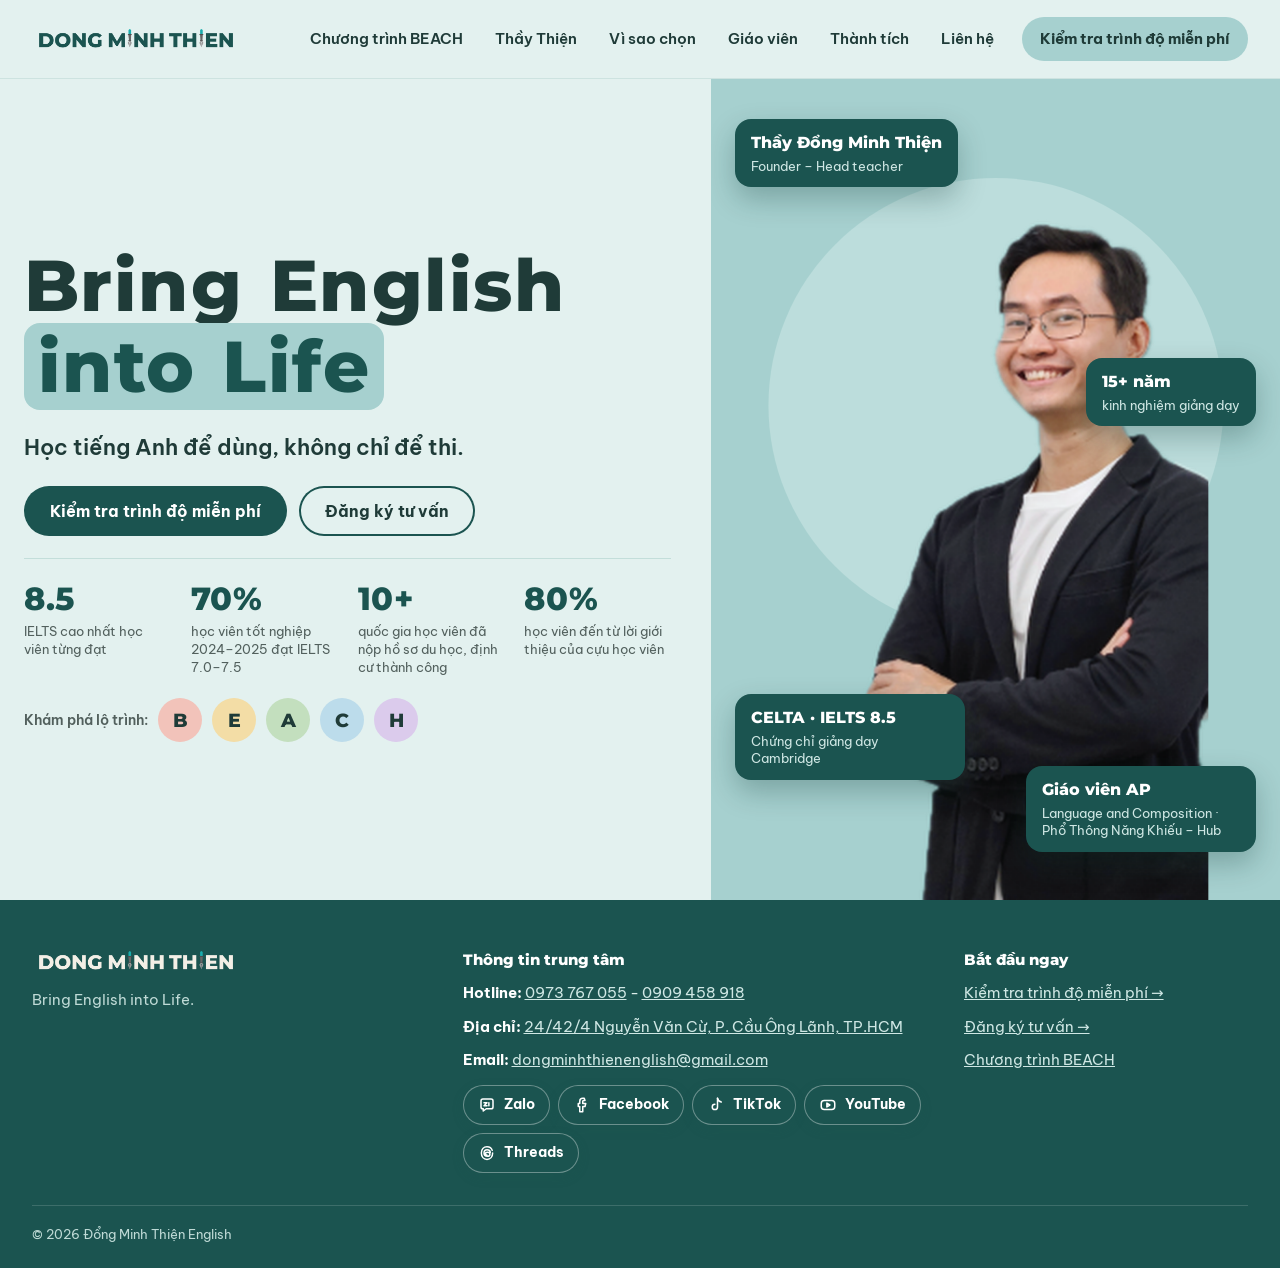
==== commit 7fe12414: "Theo feedback: nút MXH xanh chữ trắng, 'giáo viên' thay 'giảng viên', 'Founder – Head teacher' Co-Au" ====
--- a/index.html
+++ b/index.html
@@ -9,8 +9,8 @@
 <meta property="og:description" content="Học tiếng Anh để dùng, không chỉ để thi. Học cùng thầy Đổng Minh Thiện (CELTA, IELTS 8.5) với lộ trình cá nhân hóa.">
 <meta property="og:image" content="assets/img/thay-thien.png">
 <link rel="icon" href="assets/img/favicon.png">
-<link rel="stylesheet" href="assets/css/fonts.css?v=202611261212">
-<link rel="stylesheet" href="assets/css/style.css?v=202611261212">
+<link rel="stylesheet" href="assets/css/fonts.css?v=202611261350">
+<link rel="stylesheet" href="assets/css/style.css?v=202611261350">
 </head>
 <body>
 <div id="site-header"></div>
@@ -28,7 +28,7 @@
 <div class="photo-panel" aria-label="Thầy Đổng Minh Thiện">
 <div class="circle" aria-hidden="true"></div>
 <img class="person" src="assets/img/thay-thien.png" alt="Thầy Đổng Minh Thiện">
-<div class="badge tl"><strong>Thầy Đổng Minh Thiện</strong><span>Founder · Giáo viên chính – Head teacher</span></div>
+<div class="badge tl"><strong>Thầy Đổng Minh Thiện</strong><span>Founder – Head teacher</span></div>
 <div class="badge bl"><strong>CELTA · IELTS 8.5</strong><span>Chứng chỉ giảng dạy Cambridge</span></div>
 <div class="badge tr"><strong>15+ năm</strong><span>kinh nghiệm giảng dạy</span></div>
 <div class="badge br"><strong>Giáo viên AP</strong><span>Language and Composition · Phổ Thông Năng Khiếu – Hub</span></div>
@@ -37,7 +37,7 @@
 </section>
 </main>
 <div id="site-footer"></div>
-<script src="assets/js/data.js?v=202611261212"></script>
-<script src="assets/js/site.js?v=202611261212"></script>
+<script src="assets/js/data.js?v=202611261350"></script>
+<script src="assets/js/site.js?v=202611261350"></script>
 </body>
 </html>
--- a/assets/css/style.css
+++ b/assets/css/style.css
@@ -667,3 +667,89 @@
 .why-grid .card:nth-of-type(2), .why-grid .card:nth-of-type(3) { background: var(--pu-t); border-color: var(--pu); }
 .why-grid .card:nth-of-type(2) .scl li:nth-child(n) .num { background: var(--pk-d); color: var(--ink); }
 .why-grid .card:nth-of-type(3) .compare th, .why-grid .card:nth-of-type(3) .compare td { border-bottom-color: #DDD0EC; }
+
+/* Hàng số liệu: 4 màu BEACH (hồng · vàng · xanh lá · xanh dương); thẻ học viên giữ tím */
+.stat-cards .stat:nth-child(1), .highlights .stat:nth-child(1) { background: var(--pk); }
+.stat-cards .stat:nth-child(2), .highlights .stat:nth-child(2) { background: var(--yl); }
+.stat-cards .stat:nth-child(3), .highlights .stat:nth-child(3) { background: var(--gr); }
+.stat-cards .stat:nth-child(4), .highlights .stat:nth-child(4) { background: var(--bl); }
+.stat-cards .stat:nth-child(1) .stat-value, .highlights .stat:nth-child(1) .stat-value { background: var(--pk-d); }
+.stat-cards .stat:nth-child(2) .stat-value, .highlights .stat:nth-child(2) .stat-value { background: var(--yl-d); }
+.stat-cards .stat:nth-child(3) .stat-value, .highlights .stat:nth-child(3) .stat-value { background: var(--gr-d); }
+.stat-cards .stat:nth-child(4) .stat-value, .highlights .stat:nth-child(4) .stat-value { background: var(--bl-d); }
+.why-grid .card:nth-of-type(2) .scl li:nth-child(1) .num { background: var(--pk-d); }
+.why-grid .card:nth-of-type(2) .scl li:nth-child(2) .num { background: var(--yl-d); }
+.why-grid .card:nth-of-type(2) .scl li:nth-child(3) .num { background: var(--gr-d); }
+
+/* =========================================================
+   CHỐT PHƯƠNG ÁN C: Thành tích & Vì sao chọn = kem + mint đậm
+   ========================================================= */
+.stat-cards .stat:nth-child(n), .highlights .stat:nth-child(n) { background: #A6D0CF; border: 0; box-shadow: 0 8px 22px rgba(31,59,56,.08); }
+.stat-cards .stat:nth-child(n) .stat-value, .highlights .stat:nth-child(n) .stat-value { background: #7FBAB5; color: #16302E; }
+.stat-cards .stat:nth-child(n) .stat-label, .highlights .stat:nth-child(n) .stat-label { color: #1F3B38; }
+.student, .student.s80, .student.s75, .student.s70 { background: #F6F1E7; border-color: #E4DACA; }
+.student .score, .student.s80 .score, .student.s75 .score, .student.s70 .score { background: #1B5450; color: #fff; }
+.student .avatar, .student.s80 .avatar, .student.s75 .avatar, .student.s70 .avatar { background: #A6D0CF; color: #1F3B38; }
+.why-grid .card:nth-of-type(2), .why-grid .card:nth-of-type(3) { background: #F6F1E7; border-color: #E4DACA; }
+.why-grid .card:nth-of-type(2) .scl li:nth-child(n) .num { background: #1B5450; color: #fff; }
+.why-grid .card:nth-of-type(3) .compare th, .why-grid .card:nth-of-type(3) .compare td { border-bottom-color: #E4DACA; }
+
+/* Thay màu kem bằng màu trong palette người dùng gửi (#C4DFDF · #D2E9E9 · #135D66 · #77B0AA) */
+.student, .student.s80, .student.s75, .student.s70,
+.why-grid .card:nth-of-type(2), .why-grid .card:nth-of-type(3) { background: #D2E9E9; border-color: #C4DFDF; box-shadow: 0 8px 22px rgba(19,93,102,.10); }
+.student .score, .student.s80 .score, .student.s75 .score, .student.s70 .score { background: #135D66; color: #fff; }
+.student .avatar, .student.s80 .avatar, .student.s75 .avatar, .student.s70 .avatar { background: #77B0AA; color: #fff; }
+.why-grid .card:nth-of-type(2) .scl li:nth-child(n) .num { background: #135D66; color: #fff; }
+.why-grid .card:nth-of-type(3) .compare th, .why-grid .card:nth-of-type(3) .compare td { border-bottom-color: #B7D6D6; }
+
+/* =========================================================
+   CHỐT PHƯƠNG ÁN 2: số liệu xanh cổ vịt #135D66 + thẻ trắng ngà #F8F6F4
+   ========================================================= */
+.stat-cards .stat:nth-child(n), .highlights .stat:nth-child(n) { background: #135D66; border: 0; box-shadow: 0 10px 24px rgba(19,93,102,.20); }
+.stat-cards .stat:nth-child(n) .stat-value, .highlights .stat:nth-child(n) .stat-value { background: #E3FEF7; color: #135D66; }
+.stat-cards .stat:nth-child(n) .stat-label, .highlights .stat:nth-child(n) .stat-label { color: #E3FEF7; }
+.student, .student.s80, .student.s75, .student.s70,
+.why-grid .card:nth-of-type(2), .why-grid .card:nth-of-type(3) { background: #F8F6F4; border-color: #E6E2DC; }
+.student .score, .student.s80 .score, .student.s75 .score, .student.s70 .score { background: #135D66; color: #fff; }
+.student .avatar, .student.s80 .avatar, .student.s75 .avatar, .student.s70 .avatar { background: #77B0AA; color: #fff; }
+.why-grid .card:nth-of-type(2) .scl li:nth-child(n) .num { background: #135D66; color: #fff; }
+.why-grid .card:nth-of-type(3) .compare th, .why-grid .card:nth-of-type(3) .compare td { border-bottom-color: #E6E2DC; }
+
+/* Màu nhấn số liệu & điểm: xanh đậm thương hiệu #1B5450 */
+.stat-cards .stat:nth-child(n), .highlights .stat:nth-child(n) { background: #1B5450; }
+.stat-cards .stat:nth-child(n) .stat-value, .highlights .stat:nth-child(n) .stat-value { color: #1B5450; }
+.student .score, .student.s80 .score, .student.s75 .score, .student.s70 .score,
+.why-grid .card:nth-of-type(2) .scl li:nth-child(n) .num { background: #1B5450; }
+
+/* =========================================================
+   Đồng bộ với trang Vì sao chọn: nhấn xanh đậm #1B5450, khung trắng ngà #F8F6F4
+   (trang Thầy Thiện, Giảng viên, Liên hệ)
+   ========================================================= */
+/* Thầy Thiện: 3 ô số giống ô số liệu */
+.tile { background: #1B5450; border: 0; box-shadow: 0 10px 24px rgba(27,84,80,.18); }
+.tile b { display: inline-block; background: #E3FEF7; color: #1B5450; border-radius: 12px; padding: 2px 14px; margin-bottom: 8px; }
+.tile span { display: block; color: #E3FEF7; }
+/* Khung thông tin trắng ngà */
+.cred-grid li, .teacher, .teacher.simple, .card,
+.contact-ico, .socials.big a, .cta-card.white { background: #F8F6F4; border: 1px solid #E6E2DC; box-shadow: 0 8px 22px rgba(27,84,80,.08); }
+.cred-grid .ico { stroke: #1B5450; }
+.teacher .checks .ico { stroke: #1B5450; }
+.role.sub { background: #1B5450; color: #fff; }
+.avatar-lg { background: #77B0AA; color: #fff; }
+.teacher-photo { background: #A6D0CF; }
+.contact-ico svg { stroke: #1B5450; }
+.socials.big a { color: #1F3B38; }
+.socials.big a:hover { background: #1B5450; color: #fff; }
+.cta-card.mint { background: #A6D0CF; }
+@media (max-width: 520px) {
+  .tile { padding: 14px 10px; min-width: 0; }
+  .tile b { font-size: 20px; padding: 2px 8px; }
+  .tile span { font-size: 12px; overflow-wrap: anywhere; }
+}
+
+/* Nút mạng xã hội: luôn xanh đậm chữ trắng */
+.socials a, .socials.big a, .site-footer .socials a { background: #1B5450; color: #fff; border: 1px solid #1B5450; box-shadow: 0 4px 12px rgba(27,84,80,.18); }
+.socials svg, .socials.big svg, .site-footer .socials svg { stroke: #fff; }
+.socials a:hover, .socials.big a:hover, .site-footer .socials a:hover { background: #0F3633; color: #fff; border-color: #0F3633; }
+.socials a:hover svg { stroke: #fff; }
+.site-footer .socials a { border-color: rgba(255,255,255,.35); }
